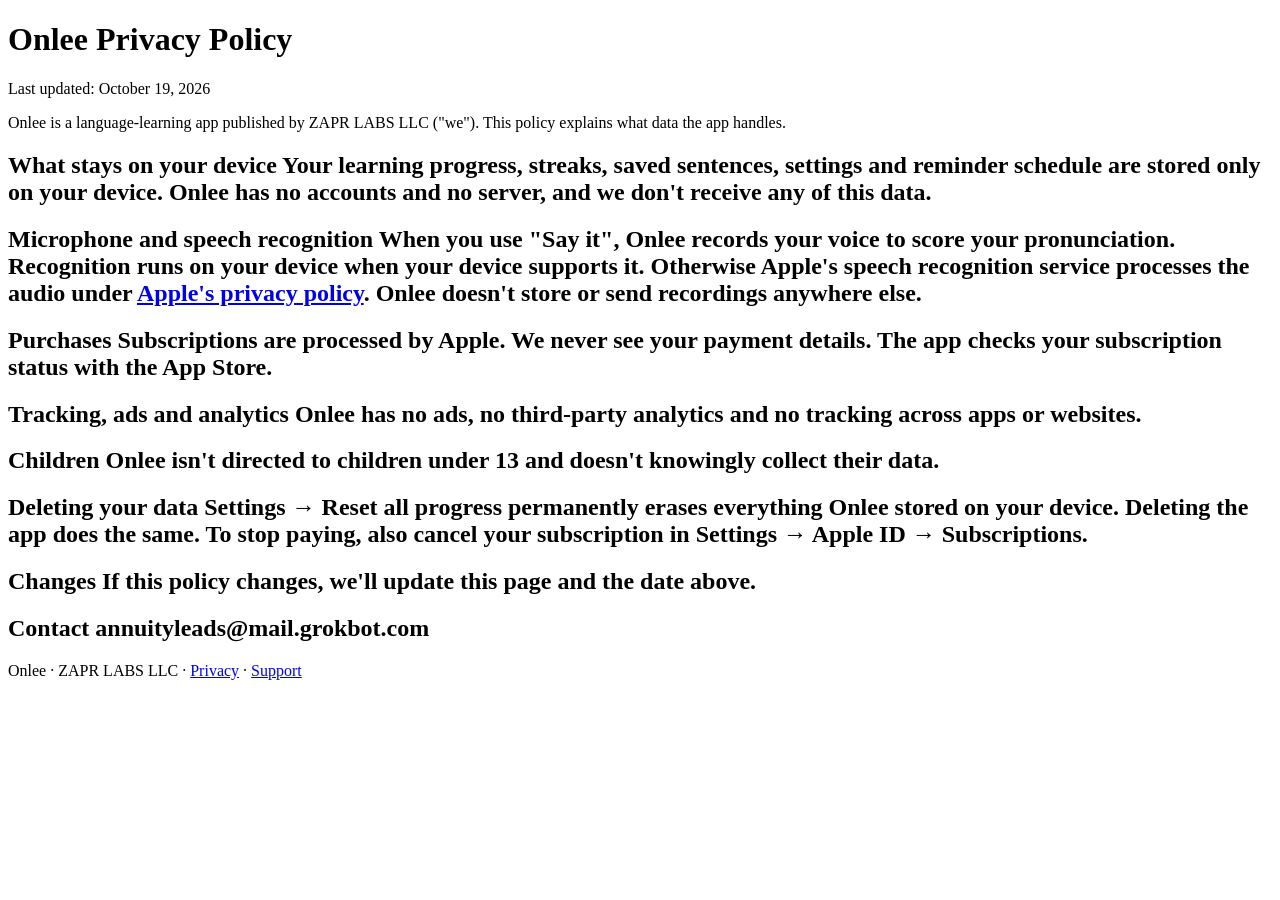
==== privacy/index.html @ 308c7bbb "Onlee privacy policy and support pages Co-Authored-By: Claude Opus 5.5 <noreply@anthropic.com>" ====
<!doctype html>
<html lang="en">
<head>
<meta charset="utf-8">
<meta name="viewport" content="width=device-width, initial-scale=1">
<title>Onlee Privacy Policy</title>
<link rel="stylesheet" href="/onlee-site/style.css">
</head>
<body>
<main>
<h1>Onlee Privacy Policy</h1>
<p class="meta">Last updated: October 19, 2026</p>
<p>Onlee is a language-learning app published by ZAPR LABS LLC ("we"). This policy explains what data the app handles.</p>
<h2>What stays on your device Your learning progress, streaks, saved sentences, settings and reminder schedule are stored <strong>only on your device</strong>. Onlee has no accounts and no server, and we don't receive any of this data.</h2>
<h2>Microphone and speech recognition When you use "Say it", Onlee records your voice to score your pronunciation. Recognition runs on your device when your device supports it. Otherwise Apple's speech recognition service processes the audio under <a href="https://www.apple.com/legal/privacy/">Apple's privacy policy</a>. Onlee doesn't store or send recordings anywhere else.</h2>
<h2>Purchases Subscriptions are processed by Apple. We never see your payment details. The app checks your subscription status with the App Store.</h2>
<h2>Tracking, ads and analytics Onlee has no ads, no third-party analytics and no tracking across apps or websites.</h2>
<h2>Children Onlee isn't directed to children under 13 and doesn't knowingly collect their data.</h2>
<h2>Deleting your data Settings → Reset all progress permanently erases everything Onlee stored on your device. Deleting the app does the same. To stop paying, also cancel your subscription in Settings → Apple ID → Subscriptions.</h2>
<h2>Changes If this policy changes, we'll update this page and the date above.</h2>
<h2>Contact annuityleads@mail.grokbot.com</h2>
<footer>Onlee · ZAPR LABS LLC · <a href="/onlee-site/privacy/">Privacy</a> · <a href="/onlee-site/support/">Support</a></footer>
</main>
</body>
</html>
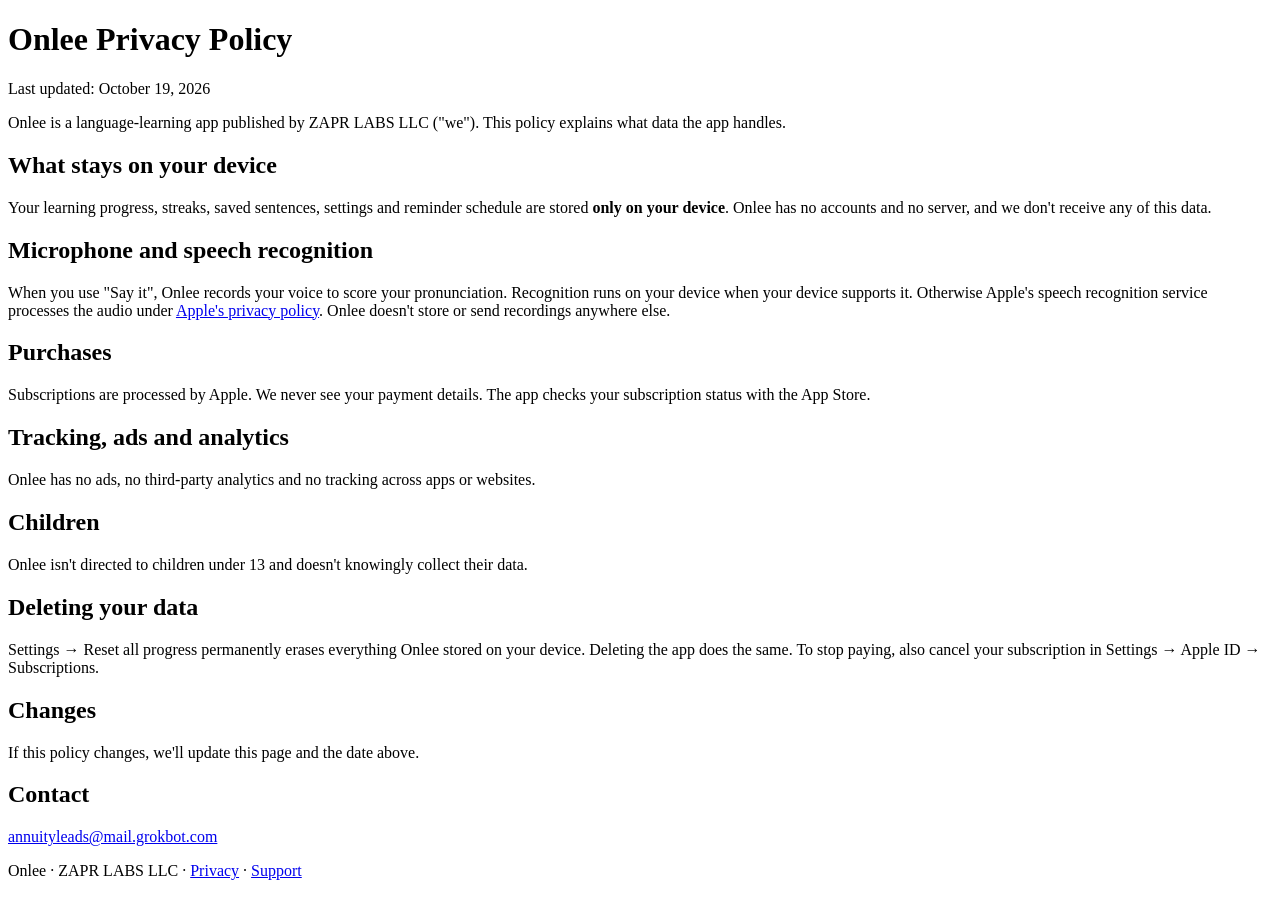
==== commit a8caf332: "Fix headings on the privacy page" ====
--- a/privacy/index.html
+++ b/privacy/index.html
@@ -11,14 +11,22 @@
 <h1>Onlee Privacy Policy</h1>
 <p class="meta">Last updated: October 19, 2026</p>
 <p>Onlee is a language-learning app published by ZAPR LABS LLC ("we"). This policy explains what data the app handles.</p>
-<h2>What stays on your device Your learning progress, streaks, saved sentences, settings and reminder schedule are stored <strong>only on your device</strong>. Onlee has no accounts and no server, and we don't receive any of this data.</h2>
-<h2>Microphone and speech recognition When you use "Say it", Onlee records your voice to score your pronunciation. Recognition runs on your device when your device supports it. Otherwise Apple's speech recognition service processes the audio under <a href="https://www.apple.com/legal/privacy/">Apple's privacy policy</a>. Onlee doesn't store or send recordings anywhere else.</h2>
-<h2>Purchases Subscriptions are processed by Apple. We never see your payment details. The app checks your subscription status with the App Store.</h2>
-<h2>Tracking, ads and analytics Onlee has no ads, no third-party analytics and no tracking across apps or websites.</h2>
-<h2>Children Onlee isn't directed to children under 13 and doesn't knowingly collect their data.</h2>
-<h2>Deleting your data Settings → Reset all progress permanently erases everything Onlee stored on your device. Deleting the app does the same. To stop paying, also cancel your subscription in Settings → Apple ID → Subscriptions.</h2>
-<h2>Changes If this policy changes, we'll update this page and the date above.</h2>
-<h2>Contact annuityleads@mail.grokbot.com</h2>
+<h2>What stays on your device</h2>
+<p>Your learning progress, streaks, saved sentences, settings and reminder schedule are stored <strong>only on your device</strong>. Onlee has no accounts and no server, and we don't receive any of this data.</p>
+<h2>Microphone and speech recognition</h2>
+<p>When you use "Say it", Onlee records your voice to score your pronunciation. Recognition runs on your device when your device supports it. Otherwise Apple's speech recognition service processes the audio under <a href="https://www.apple.com/legal/privacy/">Apple's privacy policy</a>. Onlee doesn't store or send recordings anywhere else.</p>
+<h2>Purchases</h2>
+<p>Subscriptions are processed by Apple. We never see your payment details. The app checks your subscription status with the App Store.</p>
+<h2>Tracking, ads and analytics</h2>
+<p>Onlee has no ads, no third-party analytics and no tracking across apps or websites.</p>
+<h2>Children</h2>
+<p>Onlee isn't directed to children under 13 and doesn't knowingly collect their data.</p>
+<h2>Deleting your data</h2>
+<p>Settings → Reset all progress permanently erases everything Onlee stored on your device. Deleting the app does the same. To stop paying, also cancel your subscription in Settings → Apple ID → Subscriptions.</p>
+<h2>Changes</h2>
+<p>If this policy changes, we'll update this page and the date above.</p>
+<h2>Contact</h2>
+<p><a href="mailto:annuityleads@mail.grokbot.com">annuityleads@mail.grokbot.com</a></p>
 <footer>Onlee · ZAPR LABS LLC · <a href="/onlee-site/privacy/">Privacy</a> · <a href="/onlee-site/support/">Support</a></footer>
 </main>
 </body>
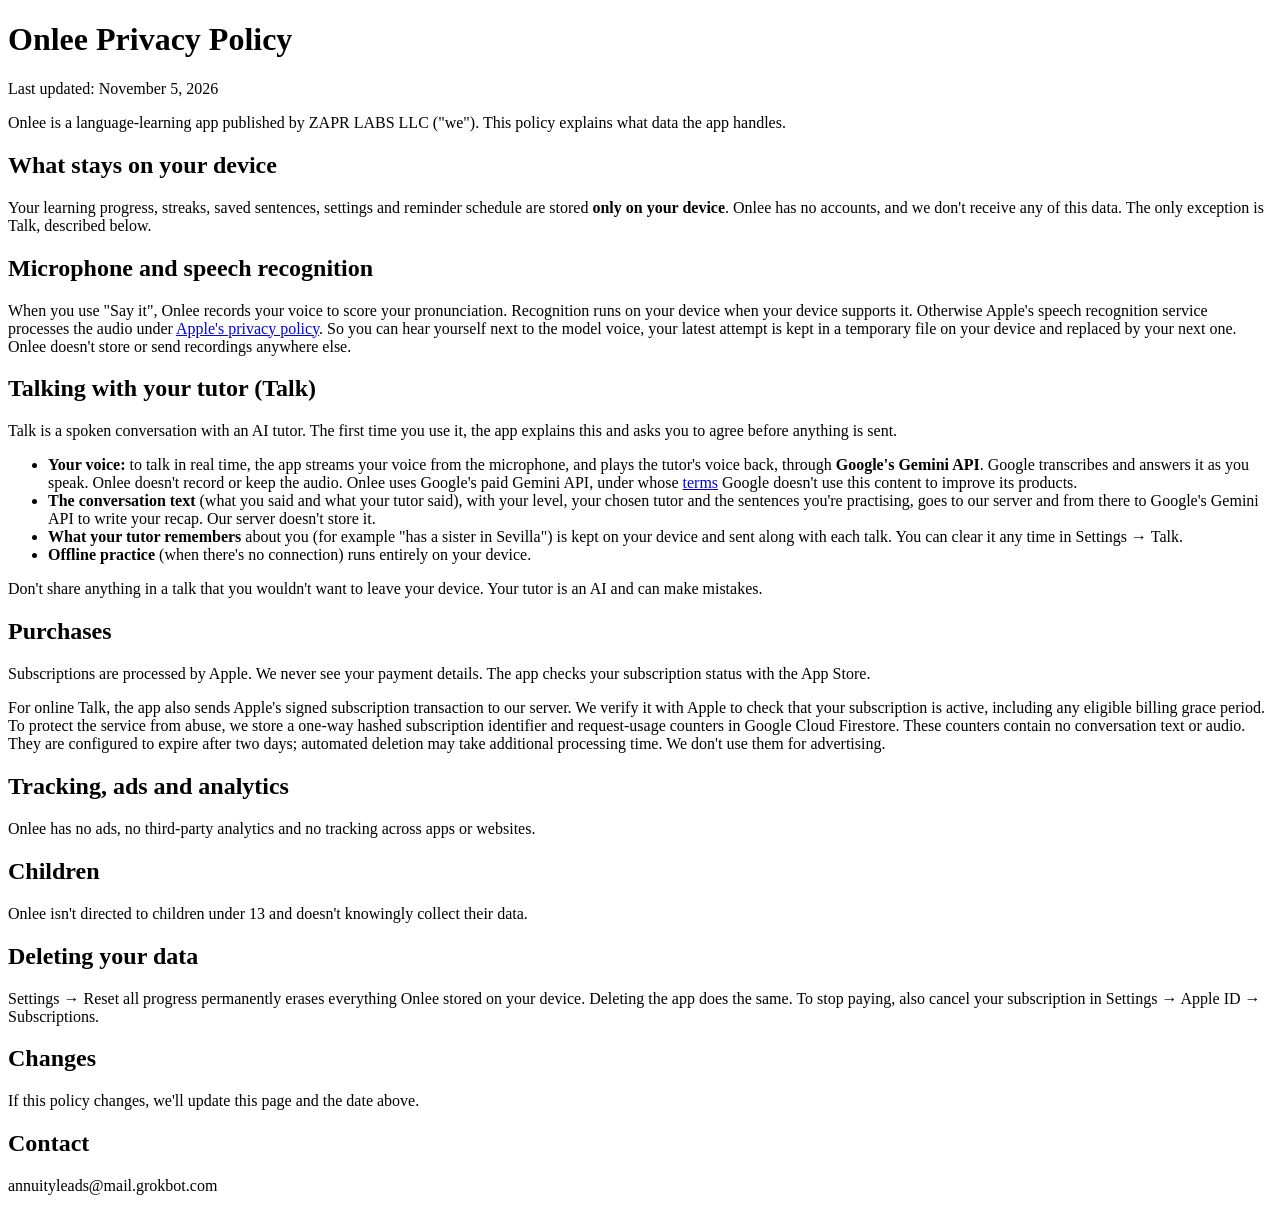
==== commit 96239b6a: "Update Onlee privacy policy for voice conversations and subscription verification" ====
--- a/privacy/index.html
+++ b/privacy/index.html
@@ -9,14 +9,24 @@
 <body>
 <main>
 <h1>Onlee Privacy Policy</h1>
-<p class="meta">Last updated: October 19, 2026</p>
+<p class="meta">Last updated: November 5, 2026</p>
 <p>Onlee is a language-learning app published by ZAPR LABS LLC ("we"). This policy explains what data the app handles.</p>
 <h2>What stays on your device</h2>
-<p>Your learning progress, streaks, saved sentences, settings and reminder schedule are stored <strong>only on your device</strong>. Onlee has no accounts and no server, and we don't receive any of this data.</p>
+<p>Your learning progress, streaks, saved sentences, settings and reminder schedule are stored <strong>only on your device</strong>. Onlee has no accounts, and we don't receive any of this data. The only exception is Talk, described below.</p>
 <h2>Microphone and speech recognition</h2>
-<p>When you use "Say it", Onlee records your voice to score your pronunciation. Recognition runs on your device when your device supports it. Otherwise Apple's speech recognition service processes the audio under <a href="https://www.apple.com/legal/privacy/">Apple's privacy policy</a>. Onlee doesn't store or send recordings anywhere else.</p>
+<p>When you use "Say it", Onlee records your voice to score your pronunciation. Recognition runs on your device when your device supports it. Otherwise Apple's speech recognition service processes the audio under <a href="https://www.apple.com/legal/privacy/">Apple's privacy policy</a>. So you can hear yourself next to the model voice, your latest attempt is kept in a temporary file on your device and replaced by your next one. Onlee doesn't store or send recordings anywhere else.</p>
+<h2>Talking with your tutor (Talk)</h2>
+<p>Talk is a spoken conversation with an AI tutor. The first time you use it, the app explains this and asks you to agree before anything is sent.</p>
+<ul>
+<li><strong>Your voice:</strong> to talk in real time, the app streams your voice from the microphone, and plays the tutor's voice   back, through <strong>Google's Gemini API</strong>. Google transcribes and answers it as you speak. Onlee doesn't record or keep   the audio. Onlee uses Google's paid Gemini API, under whose <a href="https://ai.google.dev/gemini-api/terms">terms</a> Google   doesn't use this content to improve its products.</li>
+<li><strong>The conversation text</strong> (what you said and what your tutor said), with your level, your chosen tutor and the   sentences you're practising, goes to our server and from there to Google's Gemini API to write your recap. Our server   doesn't store it.</li>
+<li><strong>What your tutor remembers</strong> about you (for example "has a sister in Sevilla") is kept on your device and sent along   with each talk. You can clear it any time in Settings → Talk.</li>
+<li><strong>Offline practice</strong> (when there's no connection) runs entirely on your device.</li>
+</ul>
+<p>Don't share anything in a talk that you wouldn't want to leave your device. Your tutor is an AI and can make mistakes.</p>
 <h2>Purchases</h2>
 <p>Subscriptions are processed by Apple. We never see your payment details. The app checks your subscription status with the App Store.</p>
+<p>For online Talk, the app also sends Apple's signed subscription transaction to our server. We verify it with Apple to check that your subscription is active, including any eligible billing grace period. To protect the service from abuse, we store a one-way hashed subscription identifier and request-usage counters in Google Cloud Firestore. These counters contain no conversation text or audio. They are configured to expire after two days; automated deletion may take additional processing time. We don't use them for advertising.</p>
 <h2>Tracking, ads and analytics</h2>
 <p>Onlee has no ads, no third-party analytics and no tracking across apps or websites.</p>
 <h2>Children</h2>
@@ -26,8 +36,7 @@
 <h2>Changes</h2>
 <p>If this policy changes, we'll update this page and the date above.</p>
 <h2>Contact</h2>
-<p><a href="mailto:annuityleads@mail.grokbot.com">annuityleads@mail.grokbot.com</a></p>
-<footer>Onlee · ZAPR LABS LLC · <a href="/onlee-site/privacy/">Privacy</a> · <a href="/onlee-site/support/">Support</a></footer>
+<p>annuityleads@mail.grokbot.com</p>
 </main>
 </body>
 </html>
